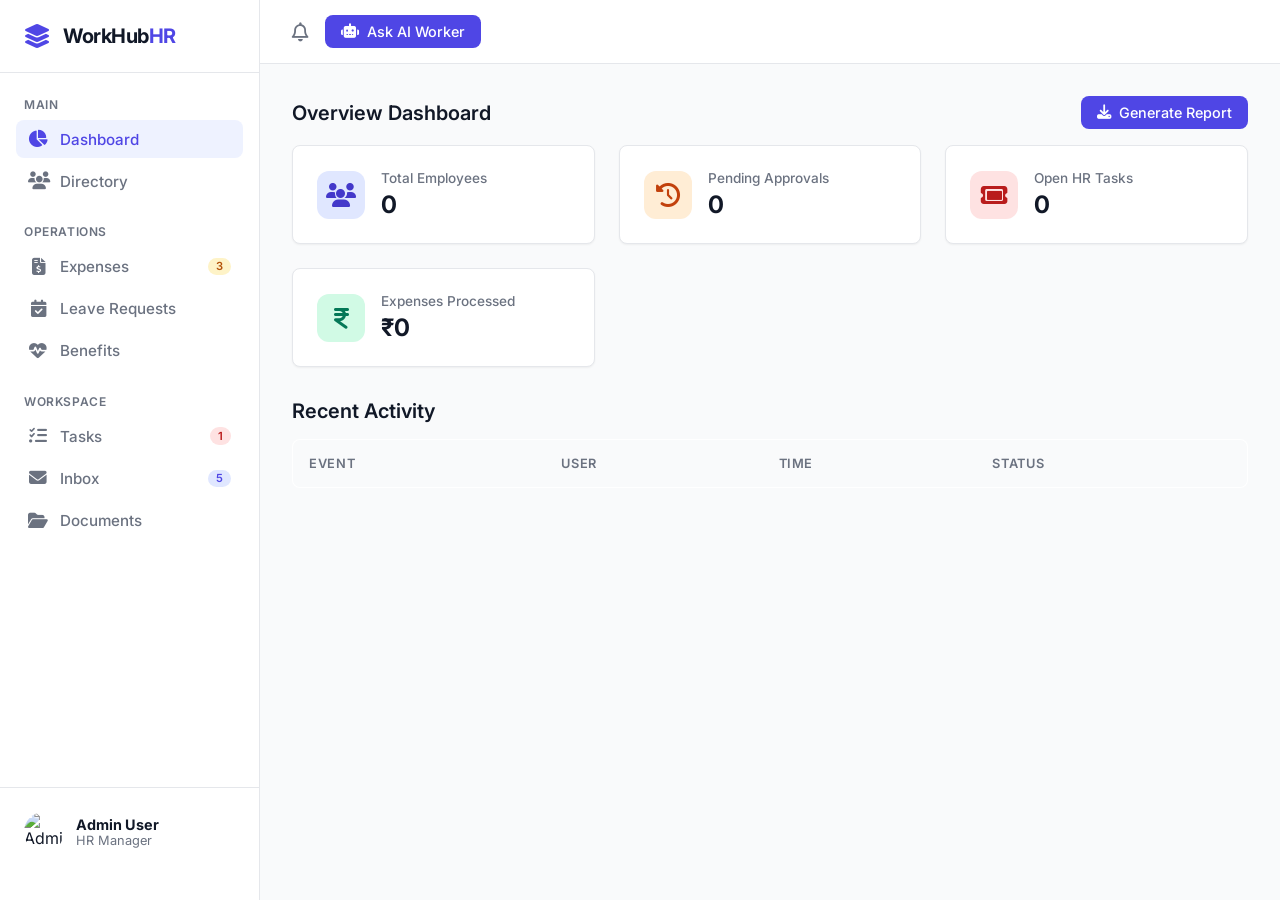
==== workhub_project/frontend/index.html @ a8fbb880 "feat: Complete Autonomous AI Task Worker with 4-Facet Loop, HITL guardrails, live verification & sim" ====
<!DOCTYPE html>
<html lang="en">
<head>
    <meta charset="UTF-8">
    <meta name="viewport" content="width=device-width, initial-scale=1.0">
    <title>WorkHub - Employee Operations Management</title>
    <link href="https://fonts.googleapis.com/css2?family=Inter:wght@300;400;500;600;700&display=swap" rel="stylesheet">
    <link rel="stylesheet" href="https://cdnjs.cloudflare.com/ajax/libs/font-awesome/6.4.0/css/all.min.css">
    <link rel="stylesheet" href="styles.css">
</head>
<body>
    <div class="app-container">
        <!-- Sidebar Navigation -->
        <aside class="sidebar">
            <div class="logo-container">
                <i class="fa-solid fa-layer-group logo-icon"></i>
                <h2>WorkHub<span>HR</span></h2>
            </div>
            
            <nav class="nav-menu">
                <div class="nav-section">MAIN</div>
                <a href="#" class="nav-item active" data-view="dashboard">
                    <i class="fa-solid fa-chart-pie"></i> Dashboard
                </a>
                <a href="#" class="nav-item" data-view="employees">
                    <i class="fa-solid fa-users"></i> Directory
                </a>
                
                <div class="nav-section">OPERATIONS</div>
                <a href="#" class="nav-item" data-view="expenses">
                    <i class="fa-solid fa-file-invoice-dollar"></i> Expenses <span class="badge warning">3</span>
                </a>
                <a href="#" class="nav-item" data-view="leaves">
                    <i class="fa-solid fa-calendar-check"></i> Leave Requests
                </a>
                <a href="#" class="nav-item" data-view="benefits">
                    <i class="fa-solid fa-heart-pulse"></i> Benefits
                </a>
                
                <div class="nav-section">WORKSPACE</div>
                <a href="#" class="nav-item" data-view="tasks">
                    <i class="fa-solid fa-list-check"></i> Tasks <span class="badge danger">1</span>
                </a>
                <a href="#" class="nav-item" data-view="emails">
                    <i class="fa-solid fa-envelope"></i> Inbox <span class="badge primary">5</span>
                </a>
                <a href="#" class="nav-item" data-view="documents">
                    <i class="fa-solid fa-folder-open"></i> Documents
                </a>
            </nav>
            
            <div class="user-profile">
                <img src="https://ui-avatars.com/api/?name=Admin+User&background=2563eb&color=fff" alt="Admin" class="avatar">
                <div class="user-info">
                    <strong>Admin User</strong>
                    <span>HR Manager</span>
                </div>
            </div>
        </aside>

        <!-- Main Content Area -->
        <main class="main-content">
            <header class="topbar">
                <div class="topbar-actions">
                    <button class="icon-btn"><i class="fa-regular fa-bell"></i></button>
                    <button class="btn-primary" id="ai-help-btn"><i class="fa-solid fa-robot"></i> Ask AI Worker</button>
                </div>
            </header>

            <div id="view-container" class="view-container">
                <!-- Dynamic Content Loads Here -->
            </div>
        </main>
    </div>

    <!-- Approval Modal (For Agent Interaction) -->
    <div id="approval-modal" class="modal-overlay hidden">
        <div class="modal">
            <div class="modal-header">
                <h3><i class="fa-solid fa-shield-halved text-warning"></i> Action Requires Approval</h3>
                <button class="close-modal"><i class="fa-solid fa-times"></i></button>
            </div>
            <div class="modal-body" id="approval-content">
                <!-- Dynamic Approval Content -->
            </div>
            <div class="modal-footer">
                <button class="btn-secondary" id="btn-reject">Reject</button>
                <button class="btn-primary" id="btn-approve">Approve</button>
            </div>
        </div>
    </div>

    <!-- AI Agent Modal -->
    <div id="ai-modal" class="modal-overlay hidden">
        <div class="modal" style="max-width: 600px;">
            <div class="modal-header">
                <h3><i class="fa-solid fa-robot"></i> AI Task Worker</h3>
                <button class="close-modal" id="close-ai-modal"><i class="fa-solid fa-times"></i></button>
            </div>
            <div class="modal-body">
                <div id="ai-chat-history" style="height: 300px; overflow-y: auto; background: #f9fafb; padding: 1rem; border-radius: 0.5rem; margin-bottom: 1rem; border: 1px solid #e5e7eb; display: flex; flex-direction: column; gap: 0.5rem;">
                    <div style="padding: 0.5rem; background: #e0f2fe; border-radius: 0.5rem; align-self: flex-start; max-width: 80%;">Hello! I am your AI Task Worker. What can I do for you today?</div>
                </div>
                <div style="display: flex; gap: 0.5rem;">
                    <input type="text" id="ai-task-input" class="form-control" placeholder="e.g. Give all employees a 5% raise" style="flex: 1;" />
                    <button class="btn-primary" id="btn-submit-task">Send</button>
                </div>
            </div>
        </div>
    </div>

    <script src="app.js"></script>
</body>
</html>
---- workhub_project/frontend/styles.css ----
:root {
    --bg-color: #f9fafb;
    --sidebar-bg: #ffffff;
    --text-main: #111827;
    --text-muted: #6b7280;
    --border: #e5e7eb;
    --primary: #4f46e5;
    --primary-hover: #4338ca;
    --success: #10b981;
    --success-bg: #d1fae5;
    --warning: #f59e0b;
    --warning-bg: #fef3c7;
    --danger: #ef4444;
    --danger-bg: #fee2e2;
    --card-bg: #ffffff;
    --radius: 8px;
    --shadow-sm: 0 1px 2px 0 rgba(0, 0, 0, 0.05);
    --shadow-md: 0 4px 6px -1px rgba(0, 0, 0, 0.1), 0 2px 4px -1px rgba(0, 0, 0, 0.06);
}

* {
    margin: 0;
    padding: 0;
    box-sizing: border-box;
    font-family: 'Inter', -apple-system, BlinkMacSystemFont, "Segoe UI", Roboto, sans-serif;
}

body {
    background-color: var(--bg-color);
    color: var(--text-main);
    overflow: hidden;
}

.app-container {
    display: flex;
    height: 100vh;
    width: 100vw;
}

/* Sidebar */
.sidebar {
    width: 260px;
    background-color: var(--sidebar-bg);
    border-right: 1px solid var(--border);
    display: flex;
    flex-direction: column;
    padding: 1.5rem 0;
}

.logo-container {
    padding: 0 1.5rem 1.5rem;
    display: flex;
    align-items: center;
    gap: 0.75rem;
    color: var(--text-main);
    border-bottom: 1px solid var(--border);
}

.logo-icon {
    font-size: 1.5rem;
    color: var(--primary);
}

.logo-container h2 {
    font-size: 1.25rem;
    font-weight: 700;
    letter-spacing: -0.025em;
}

.logo-container h2 span {
    color: var(--primary);
}

.nav-menu {
    flex: 1;
    padding: 1.5rem 1rem;
    overflow-y: auto;
}

.nav-section {
    font-size: 0.75rem;
    font-weight: 600;
    color: var(--text-muted);
    text-transform: uppercase;
    letter-spacing: 0.05em;
    margin: 1.5rem 0 0.5rem 0.5rem;
}

.nav-section:first-child { margin-top: 0; }

.nav-item {
    display: flex;
    align-items: center;
    gap: 0.75rem;
    padding: 0.6rem 0.75rem;
    text-decoration: none;
    color: var(--text-muted);
    font-weight: 500;
    border-radius: var(--radius);
    transition: all 0.2s ease;
    margin-bottom: 0.25rem;
    font-size: 0.95rem;
}

.nav-item i {
    width: 20px;
    text-align: center;
    font-size: 1.1rem;
}

.nav-item:hover {
    background-color: #f3f4f6;
    color: var(--text-main);
}

.nav-item.active {
    background-color: #eef2ff;
    color: var(--primary);
}

.badge {
    margin-left: auto;
    font-size: 0.7rem;
    padding: 0.1rem 0.5rem;
    border-radius: 9999px;
    font-weight: 600;
}

.badge.warning { background-color: var(--warning-bg); color: #b45309; }
.badge.danger { background-color: var(--danger-bg); color: #b91c1c; }
.badge.primary { background-color: #e0e7ff; color: var(--primary); }

.user-profile {
    padding: 1.5rem;
    border-top: 1px solid var(--border);
    display: flex;
    align-items: center;
    gap: 0.75rem;
}

.avatar {
    width: 40px;
    height: 40px;
    border-radius: 50%;
}

.user-info {
    display: flex;
    flex-direction: column;
}

.user-info strong { font-size: 0.9rem; }
.user-info span { font-size: 0.8rem; color: var(--text-muted); }

/* Main Content */
.main-content {
    flex: 1;
    display: flex;
    flex-direction: column;
    overflow: hidden;
}

.topbar {
    height: 64px;
    background-color: var(--card-bg);
    border-bottom: 1px solid var(--border);
    display: flex;
    align-items: center;
    justify-content: space-between;
    padding: 0 2rem;
}

.search-bar {
    display: flex;
    align-items: center;
    background-color: #f3f4f6;
    padding: 0.5rem 1rem;
    border-radius: var(--radius);
    width: 400px;
}

.search-bar i { color: var(--text-muted); margin-right: 0.5rem; }
.search-bar input {
    border: none;
    background: transparent;
    outline: none;
    width: 100%;
    font-size: 0.9rem;
}

.topbar-actions {
    display: flex;
    align-items: center;
    gap: 1rem;
}

.icon-btn {
    background: none;
    border: none;
    font-size: 1.2rem;
    color: var(--text-muted);
    cursor: pointer;
    transition: color 0.2s;
}

.icon-btn:hover { color: var(--text-main); }

.btn-primary {
    background-color: var(--primary);
    color: white;
    border: none;
    padding: 0.5rem 1rem;
    border-radius: var(--radius);
    font-weight: 500;
    font-size: 0.9rem;
    cursor: pointer;
    display: flex;
    align-items: center;
    gap: 0.5rem;
    transition: background-color 0.2s;
}

.btn-primary:hover { background-color: var(--primary-hover); }

.btn-secondary {
    background-color: white;
    color: var(--text-main);
    border: 1px solid var(--border);
    padding: 0.5rem 1rem;
    border-radius: var(--radius);
    font-weight: 500;
    font-size: 0.9rem;
    cursor: pointer;
    transition: all 0.2s;
}

.btn-secondary:hover { background-color: #f9fafb; border-color: #d1d5db; }

.view-container {
    flex: 1;
    overflow-y: auto;
    padding: 2rem;
}

/* Dashboard Grid */
.dashboard-grid {
    display: grid;
    grid-template-columns: repeat(auto-fit, minmax(240px, 1fr));
    gap: 1.5rem;
    margin-bottom: 2rem;
}

.stat-card {
    background-color: var(--card-bg);
    padding: 1.5rem;
    border-radius: var(--radius);
    border: 1px solid var(--border);
    box-shadow: var(--shadow-sm);
    display: flex;
    align-items: center;
    gap: 1rem;
}

.stat-icon {
    width: 48px;
    height: 48px;
    border-radius: 12px;
    display: flex;
    align-items: center;
    justify-content: center;
    font-size: 1.5rem;
}

.stat-icon.blue { background-color: #e0e7ff; color: #4338ca; }
.stat-icon.green { background-color: #d1fae5; color: #047857; }
.stat-icon.orange { background-color: #ffedd5; color: #c2410c; }
.stat-icon.red { background-color: #fee2e2; color: #b91c1c; }

.stat-details h3 {
    font-size: 0.85rem;
    color: var(--text-muted);
    font-weight: 500;
    margin-bottom: 0.25rem;
}

.stat-details p {
    font-size: 1.5rem;
    font-weight: 700;
    color: var(--text-main);
}

/* Tables */
.card-header {
    display: flex;
    justify-content: space-between;
    align-items: center;
    margin-bottom: 1rem;
}

.card-header h2 {
    font-size: 1.25rem;
    font-weight: 600;
}

.data-table {
    width: 100%;
    border-collapse: collapse;
    background: var(--card-bg);
    border: 1px solid var(--border);
    border-radius: var(--radius);
    overflow: hidden;
}

.data-table th, .data-table td {
    padding: 1rem;
    text-align: left;
    border-bottom: 1px solid var(--border);
}

.data-table th {
    background-color: #f9fafb;
    font-size: 0.8rem;
    font-weight: 600;
    color: var(--text-muted);
    text-transform: uppercase;
    letter-spacing: 0.05em;
}

.data-table tbody tr:hover {
    background-color: #f9fafb;
}

.data-table td {
    font-size: 0.9rem;
}

.status-tag {
    display: inline-block;
    padding: 0.25rem 0.75rem;
    border-radius: 9999px;
    font-size: 0.75rem;
    font-weight: 600;
}

.status-tag.pending { background-color: var(--warning-bg); color: #b45309; }
.status-tag.approved { background-color: var(--success-bg); color: #047857; }
.status-tag.rejected { background-color: var(--danger-bg); color: #b91c1c; }
.status-tag.active { background-color: #e0e7ff; color: #4338ca; }

/* Modal */
.modal-overlay {
    position: fixed;
    top: 0; left: 0; right: 0; bottom: 0;
    background-color: rgba(0, 0, 0, 0.5);
    backdrop-filter: blur(4px);
    display: flex;
    align-items: center;
    justify-content: center;
    z-index: 1000;
}

.modal-overlay.hidden { display: none; }

.modal {
    background: var(--card-bg);
    width: 100%;
    max-width: 500px;
    border-radius: 12px;
    box-shadow: var(--shadow-md);
    overflow: hidden;
    animation: modalIn 0.3s ease;
}

@keyframes modalIn {
    from { opacity: 0; transform: translateY(20px); }
    to { opacity: 1; transform: translateY(0); }
}

.modal-header {
    padding: 1.25rem 1.5rem;
    border-bottom: 1px solid var(--border);
    display: flex;
    justify-content: space-between;
    align-items: center;
}

.modal-header h3 {
    font-size: 1.1rem;
    display: flex;
    align-items: center;
    gap: 0.5rem;
}

.text-warning { color: var(--warning); }

.close-modal {
    background: none;
    border: none;
    font-size: 1.2rem;
    color: var(--text-muted);
    cursor: pointer;
}

.modal-body {
    padding: 1.5rem;
}

.approval-details {
    background: #f9fafb;
    border: 1px solid var(--border);
    border-radius: var(--radius);
    padding: 1rem;
    margin-bottom: 1rem;
}

.detail-row {
    display: flex;
    justify-content: space-between;
    margin-bottom: 0.5rem;
    font-size: 0.9rem;
}

.detail-row:last-child { margin-bottom: 0; }
.detail-row span:first-child { color: var(--text-muted); }
.detail-row span:last-child { font-weight: 500; }

.modal-footer {
    padding: 1.25rem 1.5rem;
    border-top: 1px solid var(--border);
    background: #f9fafb;
    display: flex;
    justify-content: flex-end;
    gap: 1rem;
}
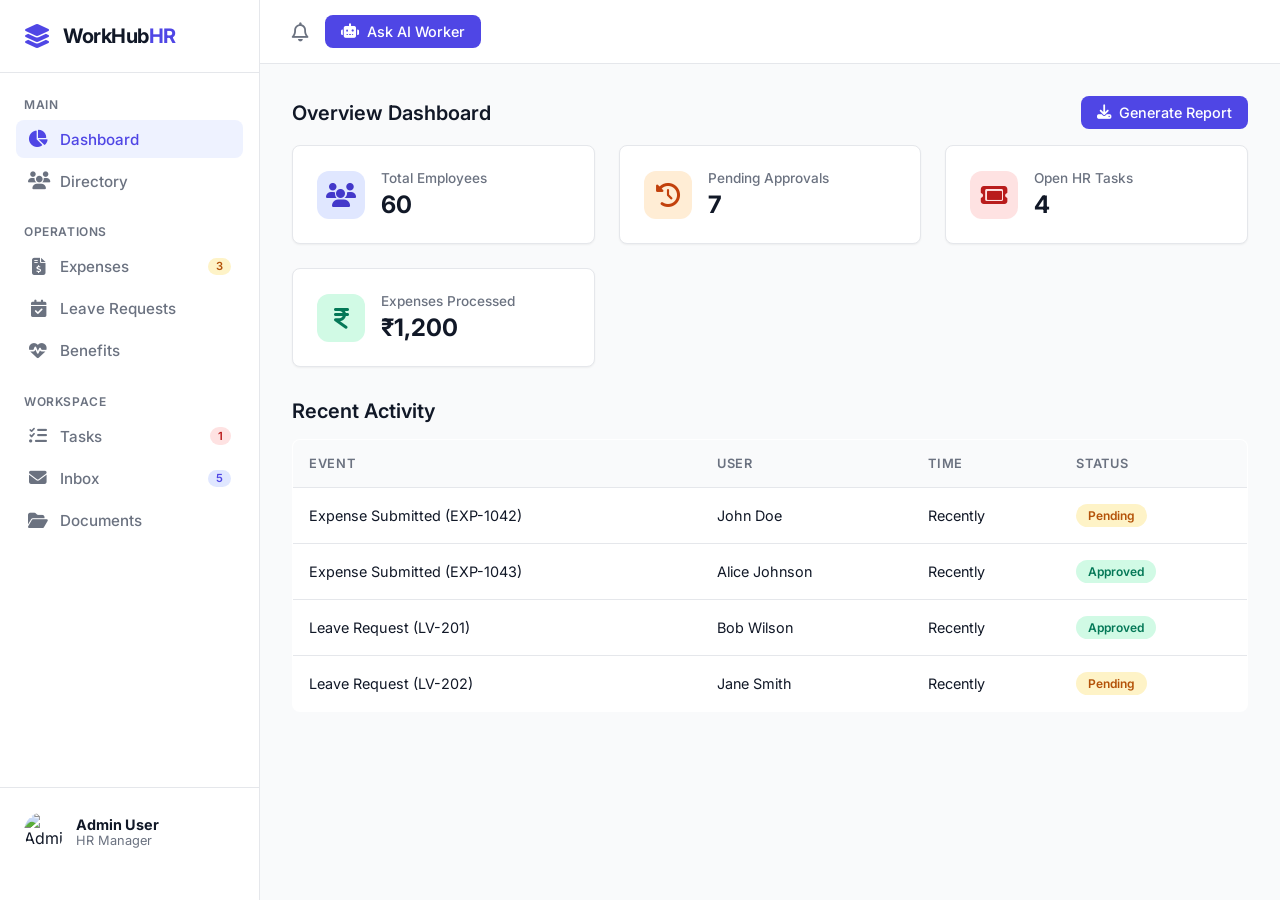
==== commit 39ff60b4: "feat: enhance human authorization context cards with structured entity details and ensure WorkHub st" ====
--- a/workhub_project/frontend/index.html
+++ b/workhub_project/frontend/index.html
@@ -109,6 +109,7 @@
         </div>
     </div>
 
+    <script src="mockData.js"></script>
     <script src="app.js"></script>
 </body>
 </html>
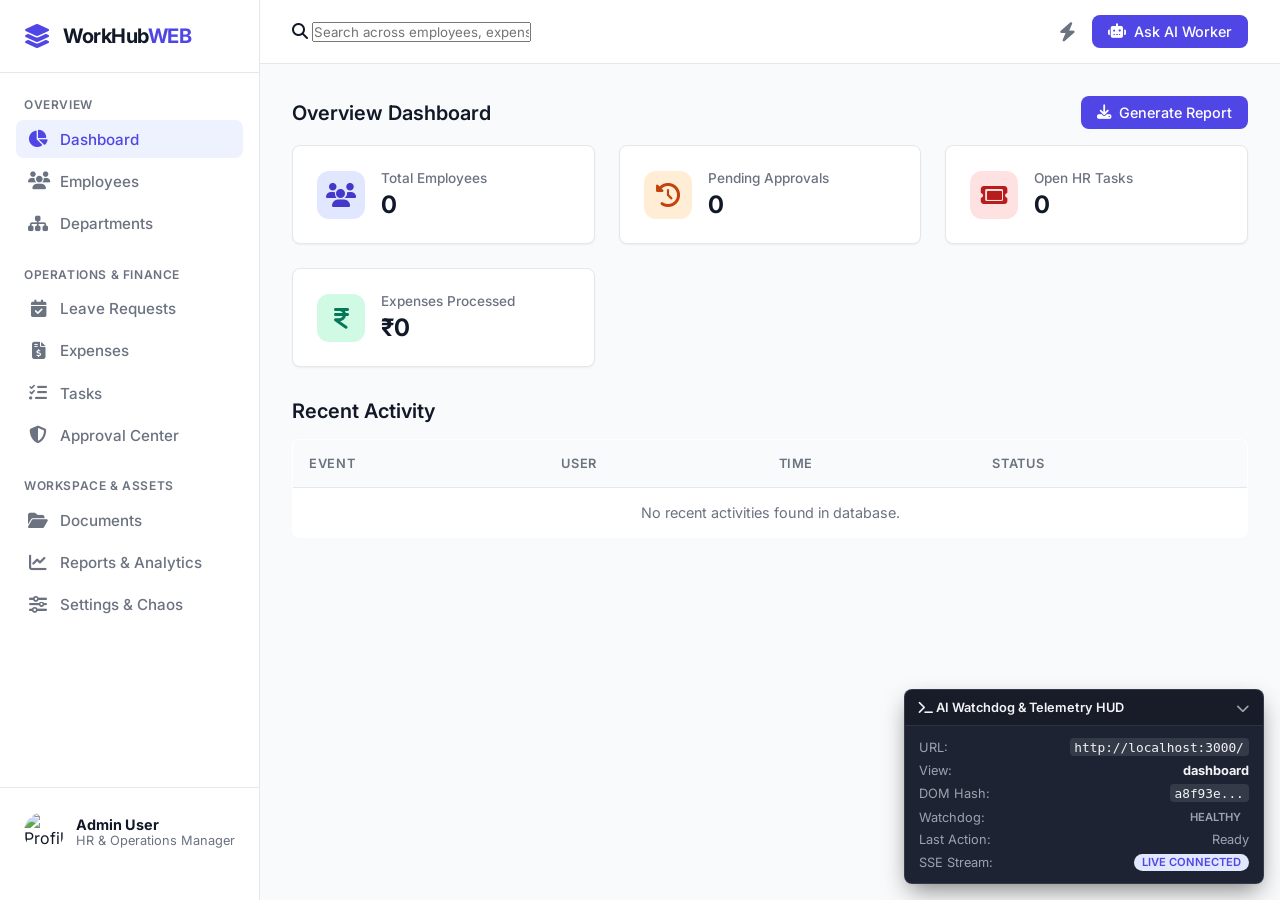
==== commit d827b9bf: "feat: complete Playwright browser engine, WAI-ARIA form handling, real-time HITL dialog lifecycle, 1" ====
--- a/workhub_project/frontend/index.html
+++ b/workhub_project/frontend/index.html
@@ -3,113 +3,157 @@
 <head>
     <meta charset="UTF-8">
     <meta name="viewport" content="width=device-width, initial-scale=1.0">
-    <title>WorkHub - Employee Operations Management</title>
-    <link href="https://fonts.googleapis.com/css2?family=Inter:wght@300;400;500;600;700&display=swap" rel="stylesheet">
+    <title>WorkHub Web - Enterprise Operations & Automation Hub</title>
+    <link href="https://fonts.googleapis.com/css2?family=Inter:wght@300;400;500;600;700;800&display=swap" rel="stylesheet">
     <link rel="stylesheet" href="https://cdnjs.cloudflare.com/ajax/libs/font-awesome/6.4.0/css/all.min.css">
     <link rel="stylesheet" href="styles.css">
 </head>
 <body>
     <div class="app-container">
         <!-- Sidebar Navigation -->
-        <aside class="sidebar">
+        <aside class="sidebar" role="navigation" aria-label="Main Navigation">
             <div class="logo-container">
-                <i class="fa-solid fa-layer-group logo-icon"></i>
-                <h2>WorkHub<span>HR</span></h2>
+                <i class="fa-solid fa-layer-group logo-icon" aria-hidden="true"></i>
+                <h2>WorkHub<span>WEB</span></h2>
             </div>
             
-            <nav class="nav-menu">
-                <div class="nav-section">MAIN</div>
-                <a href="#" class="nav-item active" data-view="dashboard">
-                    <i class="fa-solid fa-chart-pie"></i> Dashboard
+            <nav class="nav-menu" aria-label="WorkHub Workspace Modules">
+                <div class="nav-section" role="heading" aria-level="3">OVERVIEW</div>
+                <a href="#" class="nav-item active" data-view="dashboard" data-testid="nav-dashboard" aria-current="page" aria-label="Dashboard">
+                    <i class="fa-solid fa-chart-pie" aria-hidden="true"></i> Dashboard
                 </a>
-                <a href="#" class="nav-item" data-view="employees">
-                    <i class="fa-solid fa-users"></i> Directory
+                <a href="#" class="nav-item" data-view="employees" data-testid="nav-employees" aria-label="Employees">
+                    <i class="fa-solid fa-users" aria-hidden="true"></i> Employees
+                </a>
+                <a href="#" class="nav-item" data-view="departments" data-testid="nav-departments" aria-label="Departments">
+                    <i class="fa-solid fa-sitemap" aria-hidden="true"></i> Departments
                 </a>
                 
-                <div class="nav-section">OPERATIONS</div>
-                <a href="#" class="nav-item" data-view="expenses">
-                    <i class="fa-solid fa-file-invoice-dollar"></i> Expenses <span class="badge warning">3</span>
+                <div class="nav-section" role="heading" aria-level="3">OPERATIONS & FINANCE</div>
+                <a href="#" class="nav-item" data-view="leaves" data-testid="nav-leaves" aria-label="Leave Requests">
+                    <i class="fa-solid fa-calendar-check" aria-hidden="true"></i> Leave Requests <span class="badge warning" id="badge-leaves" style="display:none;" aria-live="polite">0</span>
                 </a>
-                <a href="#" class="nav-item" data-view="leaves">
-                    <i class="fa-solid fa-calendar-check"></i> Leave Requests
+                <a href="#" class="nav-item" data-view="expenses" data-testid="nav-expenses" aria-label="Expenses">
+                    <i class="fa-solid fa-file-invoice-dollar" aria-hidden="true"></i> Expenses <span class="badge warning" id="badge-expenses" style="display:none;" aria-live="polite">0</span>
                 </a>
-                <a href="#" class="nav-item" data-view="benefits">
-                    <i class="fa-solid fa-heart-pulse"></i> Benefits
+                <a href="#" class="nav-item" data-view="tasks" data-testid="nav-tasks" aria-label="Tasks">
+                    <i class="fa-solid fa-list-check" aria-hidden="true"></i> Tasks <span class="badge danger" id="badge-tasks" style="display:none;" aria-live="polite">0</span>
+                </a>
+                <a href="#" class="nav-item" data-view="approvals" data-testid="nav-approvals" aria-label="Approval Center">
+                    <i class="fa-solid fa-shield-halved" aria-hidden="true"></i> Approval Center <span class="badge primary" id="badge-approvals" style="display:none;" aria-live="polite">0</span>
                 </a>
                 
-                <div class="nav-section">WORKSPACE</div>
-                <a href="#" class="nav-item" data-view="tasks">
-                    <i class="fa-solid fa-list-check"></i> Tasks <span class="badge danger">1</span>
+                <div class="nav-section" role="heading" aria-level="3">WORKSPACE & ASSETS</div>
+                <a href="#" class="nav-item" data-view="documents" data-testid="nav-documents" aria-label="Documents">
+                    <i class="fa-solid fa-folder-open" aria-hidden="true"></i> Documents
                 </a>
-                <a href="#" class="nav-item" data-view="emails">
-                    <i class="fa-solid fa-envelope"></i> Inbox <span class="badge primary">5</span>
+                <a href="#" class="nav-item" data-view="reports" data-testid="nav-reports" aria-label="Reports & Analytics">
+                    <i class="fa-solid fa-chart-line" aria-hidden="true"></i> Reports & Analytics
                 </a>
-                <a href="#" class="nav-item" data-view="documents">
-                    <i class="fa-solid fa-folder-open"></i> Documents
+                <a href="#" class="nav-item" data-view="settings" data-testid="nav-settings" aria-label="Settings & Chaos">
+                    <i class="fa-solid fa-sliders" aria-hidden="true"></i> Settings & Chaos
                 </a>
             </nav>
             
-            <div class="user-profile">
-                <img src="https://ui-avatars.com/api/?name=Admin+User&background=2563eb&color=fff" alt="Admin" class="avatar">
+            <div class="user-profile" aria-label="Logged-in User Profile">
+                <img src="https://ui-avatars.com/api/?name=Admin+User&background=2563eb&color=fff" alt="Profile avatar of Admin User" class="avatar">
                 <div class="user-info">
                     <strong>Admin User</strong>
-                    <span>HR Manager</span>
+                    <span>HR & Operations Manager</span>
                 </div>
             </div>
         </aside>
 
         <!-- Main Content Area -->
-        <main class="main-content">
-            <header class="topbar">
+        <main class="main-content" id="main-content" role="main" aria-label="WorkHub Content Area">
+            <header class="topbar" role="banner">
+                <div class="search-bar-header">
+                    <i class="fa-solid fa-magnifying-glass" aria-hidden="true"></i>
+                    <input type="text" id="global-search" placeholder="Search across employees, expenses, tasks..." data-testid="global-search-input" aria-label="Search employees, expenses, tasks, and documents">
+                </div>
                 <div class="topbar-actions">
-                    <button class="icon-btn"><i class="fa-regular fa-bell"></i></button>
-                    <button class="btn-primary" id="ai-help-btn"><i class="fa-solid fa-robot"></i> Ask AI Worker</button>
+                    <button class="icon-btn" id="edge-case-toggle-btn" title="Edge Case & Chaos Mode" aria-label="Toggle Chaos and Edge Case Settings"><i class="fa-solid fa-bolt" aria-hidden="true"></i></button>
+                    <button class="btn-primary" id="ai-help-btn" data-testid="ask-ai-worker-btn" aria-label="Ask Autonomous AI Task Worker"><i class="fa-solid fa-robot" aria-hidden="true"></i> Ask AI Worker</button>
                 </div>
             </header>
 
-            <div id="view-container" class="view-container">
+            <div id="toast-container" class="toast-container" aria-live="assertive" role="status"></div>
+
+            <div id="view-container" class="view-container" role="region" aria-label="Current Workspace View">
                 <!-- Dynamic Content Loads Here -->
             </div>
         </main>
     </div>
 
-    <!-- Approval Modal (For Agent Interaction) -->
-    <div id="approval-modal" class="modal-overlay hidden">
+    <!-- Developer HUD / Debug Panel -->
+    <div id="dev-debug-panel" class="dev-debug-panel" role="complementary" aria-label="AI Watchdog and Telemetry HUD">
+        <div class="debug-header" id="debug-header">
+            <span><i class="fa-solid fa-terminal" aria-hidden="true"></i> AI Watchdog & Telemetry HUD</span>
+            <button id="toggle-debug-hud" aria-label="Toggle Telemetry HUD View"><i class="fa-solid fa-chevron-down" aria-hidden="true"></i></button>
+        </div>
+        <div class="debug-body" id="debug-body">
+            <div class="debug-row"><span>URL:</span> <code id="debug-url">http://localhost:3000/</code></div>
+            <div class="debug-row"><span>View:</span> <strong id="debug-view">dashboard</strong></div>
+            <div class="debug-row"><span>DOM Hash:</span> <code id="debug-hash">a8f93e...</code></div>
+            <div class="debug-row"><span>Watchdog:</span> <span class="badge success" id="debug-watchdog">HEALTHY</span></div>
+            <div class="debug-row"><span>Last Action:</span> <span id="debug-action">Ready</span></div>
+            <div class="debug-row"><span>SSE Stream:</span> <span class="badge primary" id="debug-sse">LIVE CONNECTED</span></div>
+        </div>
+    </div>
+
+    <!-- Confirmation Dialog Modal -->
+    <div id="confirm-dialog-modal" class="modal-overlay hidden" data-testid="confirm-dialog-modal" role="dialog" aria-modal="true" aria-labelledby="confirm-modal-title" aria-describedby="confirm-modal-message">
+        <div class="modal confirm-modal">
+            <div class="modal-header">
+                <h3 id="confirm-modal-title"><i class="fa-solid fa-triangle-exclamation text-warning" aria-hidden="true"></i> Confirm Action</h3>
+                <button class="close-modal" id="btn-close-confirm" aria-label="Close confirmation dialog"><i class="fa-solid fa-times" aria-hidden="true"></i></button>
+            </div>
+            <div class="modal-body" id="confirm-modal-body">
+                <p id="confirm-modal-message">Are you sure you want to perform this operation?</p>
+            </div>
+            <div class="modal-footer">
+                <button class="btn-secondary" id="btn-cancel-confirm" data-testid="btn-confirm-cancel" aria-label="Cancel operation">Cancel</button>
+                <button class="btn-danger" id="btn-proceed-confirm" data-testid="btn-confirm-proceed" aria-label="Confirm and proceed">Confirm & Proceed</button>
+            </div>
+        </div>
+    </div>
+
+    <!-- Approval Modal (For Agent HITL Interaction) -->
+    <div id="approval-modal" class="modal-overlay hidden" data-testid="approval-modal" role="dialog" aria-modal="true" aria-labelledby="approval-modal-title">
         <div class="modal">
             <div class="modal-header">
-                <h3><i class="fa-solid fa-shield-halved text-warning"></i> Action Requires Approval</h3>
-                <button class="close-modal"><i class="fa-solid fa-times"></i></button>
+                <h3 id="approval-modal-title"><i class="fa-solid fa-shield-halved text-warning" aria-hidden="true"></i> Action Requires Authorization</h3>
+                <button class="close-modal" aria-label="Close authorization modal"><i class="fa-solid fa-times" aria-hidden="true"></i></button>
             </div>
             <div class="modal-body" id="approval-content">
                 <!-- Dynamic Approval Content -->
             </div>
             <div class="modal-footer">
-                <button class="btn-secondary" id="btn-reject">Reject</button>
-                <button class="btn-primary" id="btn-approve">Approve</button>
+                <button class="btn-secondary" id="btn-reject" data-testid="btn-approval-reject" aria-label="Reject action">Reject</button>
+                <button class="btn-primary" id="btn-approve" data-testid="btn-approval-approve" aria-label="Approve action">Approve</button>
             </div>
         </div>
     </div>
 
     <!-- AI Agent Modal -->
-    <div id="ai-modal" class="modal-overlay hidden">
+    <div id="ai-modal" class="modal-overlay hidden" data-testid="ai-agent-modal" role="dialog" aria-modal="true" aria-labelledby="ai-modal-title">
         <div class="modal" style="max-width: 600px;">
             <div class="modal-header">
-                <h3><i class="fa-solid fa-robot"></i> AI Task Worker</h3>
-                <button class="close-modal" id="close-ai-modal"><i class="fa-solid fa-times"></i></button>
+                <h3 id="ai-modal-title"><i class="fa-solid fa-robot" aria-hidden="true"></i> AI Task Worker</h3>
+                <button class="close-modal" id="close-ai-modal" aria-label="Close AI Task Worker modal"><i class="fa-solid fa-times" aria-hidden="true"></i></button>
             </div>
             <div class="modal-body">
-                <div id="ai-chat-history" style="height: 300px; overflow-y: auto; background: #f9fafb; padding: 1rem; border-radius: 0.5rem; margin-bottom: 1rem; border: 1px solid #e5e7eb; display: flex; flex-direction: column; gap: 0.5rem;">
-                    <div style="padding: 0.5rem; background: #e0f2fe; border-radius: 0.5rem; align-self: flex-start; max-width: 80%;">Hello! I am your AI Task Worker. What can I do for you today?</div>
+                <div id="ai-chat-history" style="height: 300px; overflow-y: auto; background: #f9fafb; padding: 1rem; border-radius: 0.5rem; margin-bottom: 1rem; border: 1px solid #e5e7eb; display: flex; flex-direction: column; gap: 0.5rem;" role="log" aria-live="polite" aria-label="Conversation log with AI worker">
+                    <div style="padding: 0.5rem; background: #e0f2fe; border-radius: 0.5rem; align-self: flex-start; max-width: 80%;">Hello! I am your autonomous AI Task Worker. What can I help you automate today?</div>
                 </div>
                 <div style="display: flex; gap: 0.5rem;">
-                    <input type="text" id="ai-task-input" class="form-control" placeholder="e.g. Give all employees a 5% raise" style="flex: 1;" />
-                    <button class="btn-primary" id="btn-submit-task">Send</button>
+                    <input type="text" id="ai-task-input" class="form-control" placeholder="e.g. Create a new employee named John Smith in Engineering" style="flex: 1;" data-testid="ai-task-input" aria-label="Type instructions for the AI agent" />
+                    <button class="btn-primary" id="btn-submit-task" data-testid="ai-task-send-btn" aria-label="Send instructions to AI worker">Send</button>
                 </div>
             </div>
         </div>
     </div>
 
-    <script src="mockData.js"></script>
     <script src="app.js"></script>
 </body>
 </html>
--- a/workhub_project/frontend/styles.css
+++ b/workhub_project/frontend/styles.css
@@ -432,3 +432,156 @@
     justify-content: flex-end;
     gap: 1rem;
 }
+
+/* Form Controls & Employee Selection */
+.form-group {
+    margin-bottom: 1rem;
+}
+
+.form-label {
+    display: block;
+    font-size: 0.82rem;
+    font-weight: 500;
+    color: var(--text-muted);
+    margin-bottom: 0.35rem;
+}
+
+select.form-control, input.form-control, textarea.form-control {
+    width: 100%;
+    padding: 0.6rem 0.75rem;
+    border: 1px solid var(--border);
+    border-radius: var(--radius);
+    background-color: #ffffff;
+    font-size: 0.9rem;
+    color: var(--text-main);
+    transition: border-color 0.2s, box-shadow 0.2s;
+}
+
+select.form-control:focus, input.form-control:focus, textarea.form-control:focus {
+    outline: none;
+    border-color: var(--primary);
+    box-shadow: 0 0 0 3px rgba(79, 70, 229, 0.15);
+}
+
+select.form-control option {
+    padding: 0.5rem;
+}
+
+/* Toast Notifications */
+.toast-container {
+    position: fixed;
+    top: 1.5rem;
+    right: 1.5rem;
+    z-index: 100000;
+    display: flex;
+    flex-direction: column;
+    gap: 0.75rem;
+}
+
+.toast {
+    background: #ffffff;
+    border: 1px solid var(--border);
+    border-radius: var(--radius);
+    padding: 1rem 1.25rem;
+    box-shadow: var(--shadow-md);
+    display: flex;
+    align-items: center;
+    gap: 0.75rem;
+    min-width: 320px;
+    animation: slideIn 0.3s ease;
+}
+
+.toast.toast-success { border-left: 4px solid var(--success); }
+.toast.toast-error { border-left: 4px solid var(--danger); }
+.toast.toast-warning { border-left: 4px solid var(--warning); }
+.toast.toast-info { border-left: 4px solid var(--primary); }
+
+@keyframes slideIn {
+    from { transform: translateX(100%); opacity: 0; }
+    to { transform: translateX(0); opacity: 1; }
+}
+
+/* Validation Feedback */
+.invalid-feedback, .error-message {
+    font-size: 0.8rem;
+    color: var(--danger);
+    margin-top: 0.25rem;
+    display: block;
+}
+
+.form-control.is-invalid {
+    border-color: var(--danger) !important;
+    background-color: #fff5f5;
+}
+
+/* Developer HUD / Debug Panel */
+.dev-debug-panel {
+    position: fixed;
+    bottom: 1rem;
+    right: 1rem;
+    width: 360px;
+    background: rgba(17, 24, 39, 0.95);
+    color: #f3f4f6;
+    border-radius: 8px;
+    box-shadow: 0 10px 25px -5px rgba(0, 0, 0, 0.5);
+    z-index: 99999;
+    font-size: 0.8rem;
+    backdrop-filter: blur(8px);
+    border: 1px solid rgba(255, 255, 255, 0.1);
+}
+
+.debug-header {
+    padding: 0.6rem 0.9rem;
+    display: flex;
+    justify-content: space-between;
+    align-items: center;
+    border-bottom: 1px solid rgba(255, 255, 255, 0.1);
+    font-weight: 600;
+    cursor: pointer;
+    background: rgba(0, 0, 0, 0.2);
+    border-radius: 8px 8px 0 0;
+}
+
+.debug-header button {
+    background: none;
+    border: none;
+    color: #9ca3af;
+    cursor: pointer;
+}
+
+.debug-body {
+    padding: 0.75rem 0.9rem;
+    display: flex;
+    flex-direction: column;
+    gap: 0.4rem;
+}
+
+.debug-body.hidden {
+    display: none;
+}
+
+.dev-debug-panel.collapsed {
+    width: auto;
+    min-width: 260px;
+}
+
+.dev-debug-panel.collapsed .debug-header {
+    border-radius: 8px;
+    border-bottom: none;
+}
+
+.debug-row {
+    display: flex;
+    justify-content: space-between;
+    align-items: center;
+}
+
+.debug-row span { color: #9ca3af; }
+.debug-row code {
+    background: rgba(255, 255, 255, 0.1);
+    padding: 0.1rem 0.3rem;
+    border-radius: 4px;
+    font-family: monospace;
+}
+
+
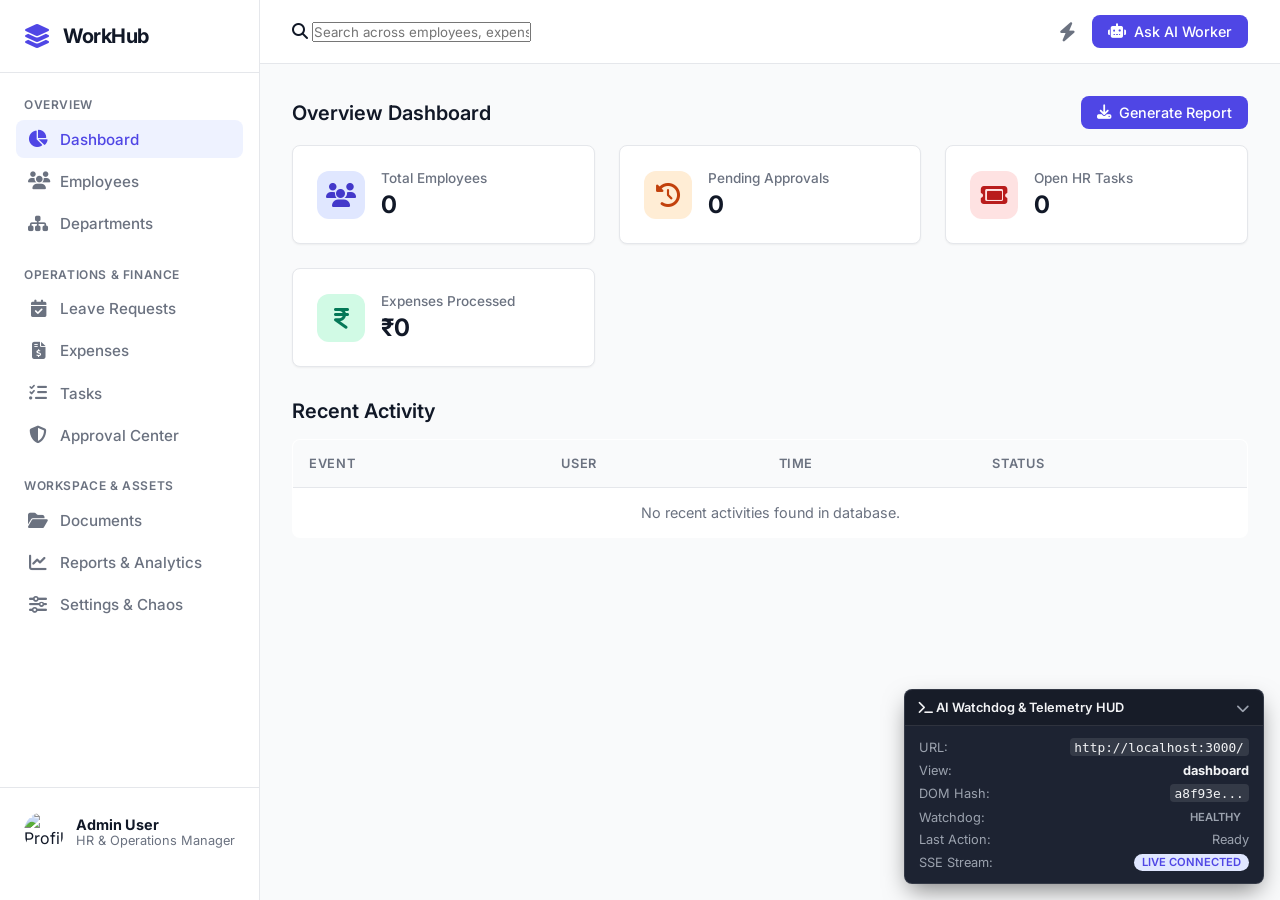
==== commit 7e8eaa1a: "style: simplify WorkHub logo and title to clean WorkHub without suffix" ====
--- a/workhub_project/frontend/index.html
+++ b/workhub_project/frontend/index.html
@@ -3,7 +3,7 @@
 <head>
     <meta charset="UTF-8">
     <meta name="viewport" content="width=device-width, initial-scale=1.0">
-    <title>WorkHub Web - Enterprise Operations & Automation Hub</title>
+    <title>WorkHub - Enterprise Operations & Automation Hub</title>
     <link href="https://fonts.googleapis.com/css2?family=Inter:wght@300;400;500;600;700;800&display=swap" rel="stylesheet">
     <link rel="stylesheet" href="https://cdnjs.cloudflare.com/ajax/libs/font-awesome/6.4.0/css/all.min.css">
     <link rel="stylesheet" href="styles.css">
@@ -14,7 +14,7 @@
         <aside class="sidebar" role="navigation" aria-label="Main Navigation">
             <div class="logo-container">
                 <i class="fa-solid fa-layer-group logo-icon" aria-hidden="true"></i>
-                <h2>WorkHub<span>WEB</span></h2>
+                <h2>WorkHub</h2>
             </div>
             
             <nav class="nav-menu" aria-label="WorkHub Workspace Modules">
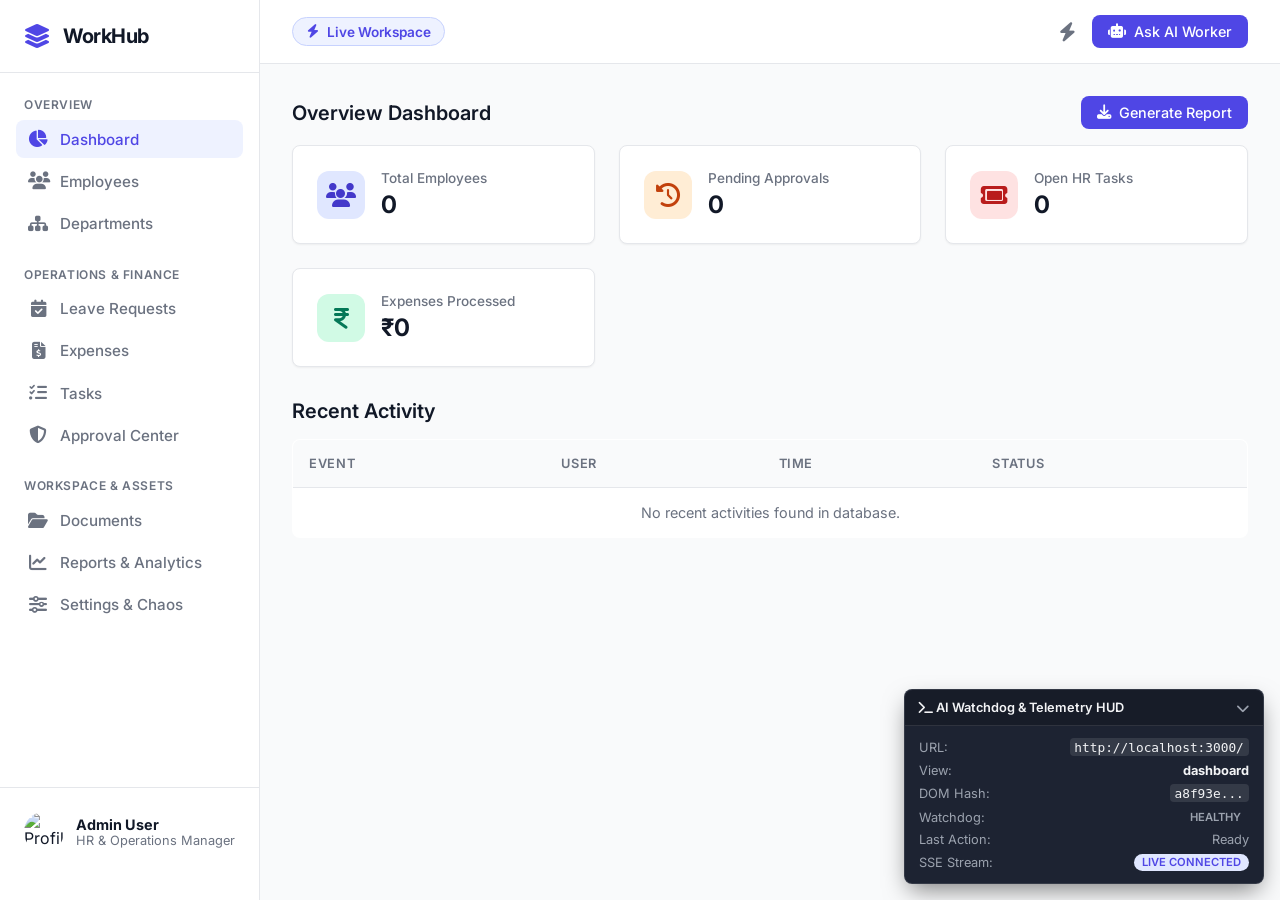
==== commit c2284c68: "fix(ui): remove redundant outer topbar search bar to prevent duplicate search inputs" ====
--- a/workhub_project/frontend/index.html
+++ b/workhub_project/frontend/index.html
@@ -67,9 +67,8 @@
         <!-- Main Content Area -->
         <main class="main-content" id="main-content" role="main" aria-label="WorkHub Content Area">
             <header class="topbar" role="banner">
-                <div class="search-bar-header">
-                    <i class="fa-solid fa-magnifying-glass" aria-hidden="true"></i>
-                    <input type="text" id="global-search" placeholder="Search across employees, expenses, tasks..." data-testid="global-search-input" aria-label="Search employees, expenses, tasks, and documents">
+                <div class="topbar-title-section">
+                    <span class="workspace-pill"><i class="fa-solid fa-bolt" style="color: #4f46e5;"></i> Live Workspace</span>
                 </div>
                 <div class="topbar-actions">
                     <button class="icon-btn" id="edge-case-toggle-btn" title="Edge Case & Chaos Mode" aria-label="Toggle Chaos and Edge Case Settings"><i class="fa-solid fa-bolt" aria-hidden="true"></i></button>
--- a/workhub_project/frontend/styles.css
+++ b/workhub_project/frontend/styles.css
@@ -170,6 +170,19 @@
     padding: 0 2rem;
 }
 
+.workspace-pill {
+    display: inline-flex;
+    align-items: center;
+    gap: 0.5rem;
+    font-size: 0.85rem;
+    font-weight: 600;
+    color: #4f46e5;
+    background: #eef2ff;
+    padding: 0.35rem 0.85rem;
+    border-radius: 20px;
+    border: 1px solid #c7d2fe;
+}
+
 .search-bar {
     display: flex;
     align-items: center;
@@ -584,4 +597,66 @@
     font-family: monospace;
 }
 
-
+/* ==========================================================================
+   AI LIVE PHYSICAL INTERACTION & SPOTLIGHT VISUALS
+   ========================================================================== */
+@keyframes aiPulseGlow {
+    0% { transform: scale(1); box-shadow: 0 0 15px currentColor; }
+    50% { transform: scale(1.02); box-shadow: 0 0 35px currentColor; }
+    100% { transform: scale(1); box-shadow: 0 0 15px currentColor; }
+}
+
+@keyframes aiLaserScan {
+    0% { background-position: 0% 50%; }
+    100% { background-position: 100% 50%; }
+}
+
+.ai-highlight-click {
+    outline: 4px solid #00F0FF !important;
+    outline-offset: 3px !important;
+    box-shadow: 0 0 30px rgba(0, 240, 255, 0.9) !important;
+    transition: all 0.2s ease-in-out !important;
+    animation: aiPulseGlow 0.4s infinite !important;
+    color: #00F0FF;
+}
+
+.ai-highlight-type {
+    outline: 4px solid #FFE500 !important;
+    outline-offset: 3px !important;
+    box-shadow: 0 0 30px rgba(255, 229, 0, 0.95) !important;
+    background-color: rgba(255, 229, 0, 0.12) !important;
+    transition: all 0.2s ease-in-out !important;
+    animation: aiPulseGlow 0.4s infinite !important;
+    color: #FFE500;
+}
+
+.ai-highlight-select {
+    outline: 4px solid #00FF88 !important;
+    outline-offset: 3px !important;
+    box-shadow: 0 0 30px rgba(0, 255, 136, 0.9) !important;
+    background-color: rgba(0, 255, 136, 0.12) !important;
+    transition: all 0.2s ease-in-out !important;
+    animation: aiPulseGlow 0.4s infinite !important;
+    color: #00FF88;
+}
+
+.ai-highlight-toggle {
+    outline: 4px solid #BD00FF !important;
+    outline-offset: 3px !important;
+    box-shadow: 0 0 30px rgba(189, 0, 255, 0.9) !important;
+    transition: all 0.2s ease-in-out !important;
+    animation: aiPulseGlow 0.4s infinite !important;
+    color: #BD00FF;
+}
+
+.ai-highlight-clear {
+    outline: 4px solid #FF3366 !important;
+    outline-offset: 3px !important;
+    box-shadow: 0 0 30px rgba(255, 51, 102, 0.9) !important;
+    transition: all 0.2s ease-in-out !important;
+    animation: aiPulseGlow 0.4s infinite !important;
+    color: #FF3366;
+}
+
+
+
